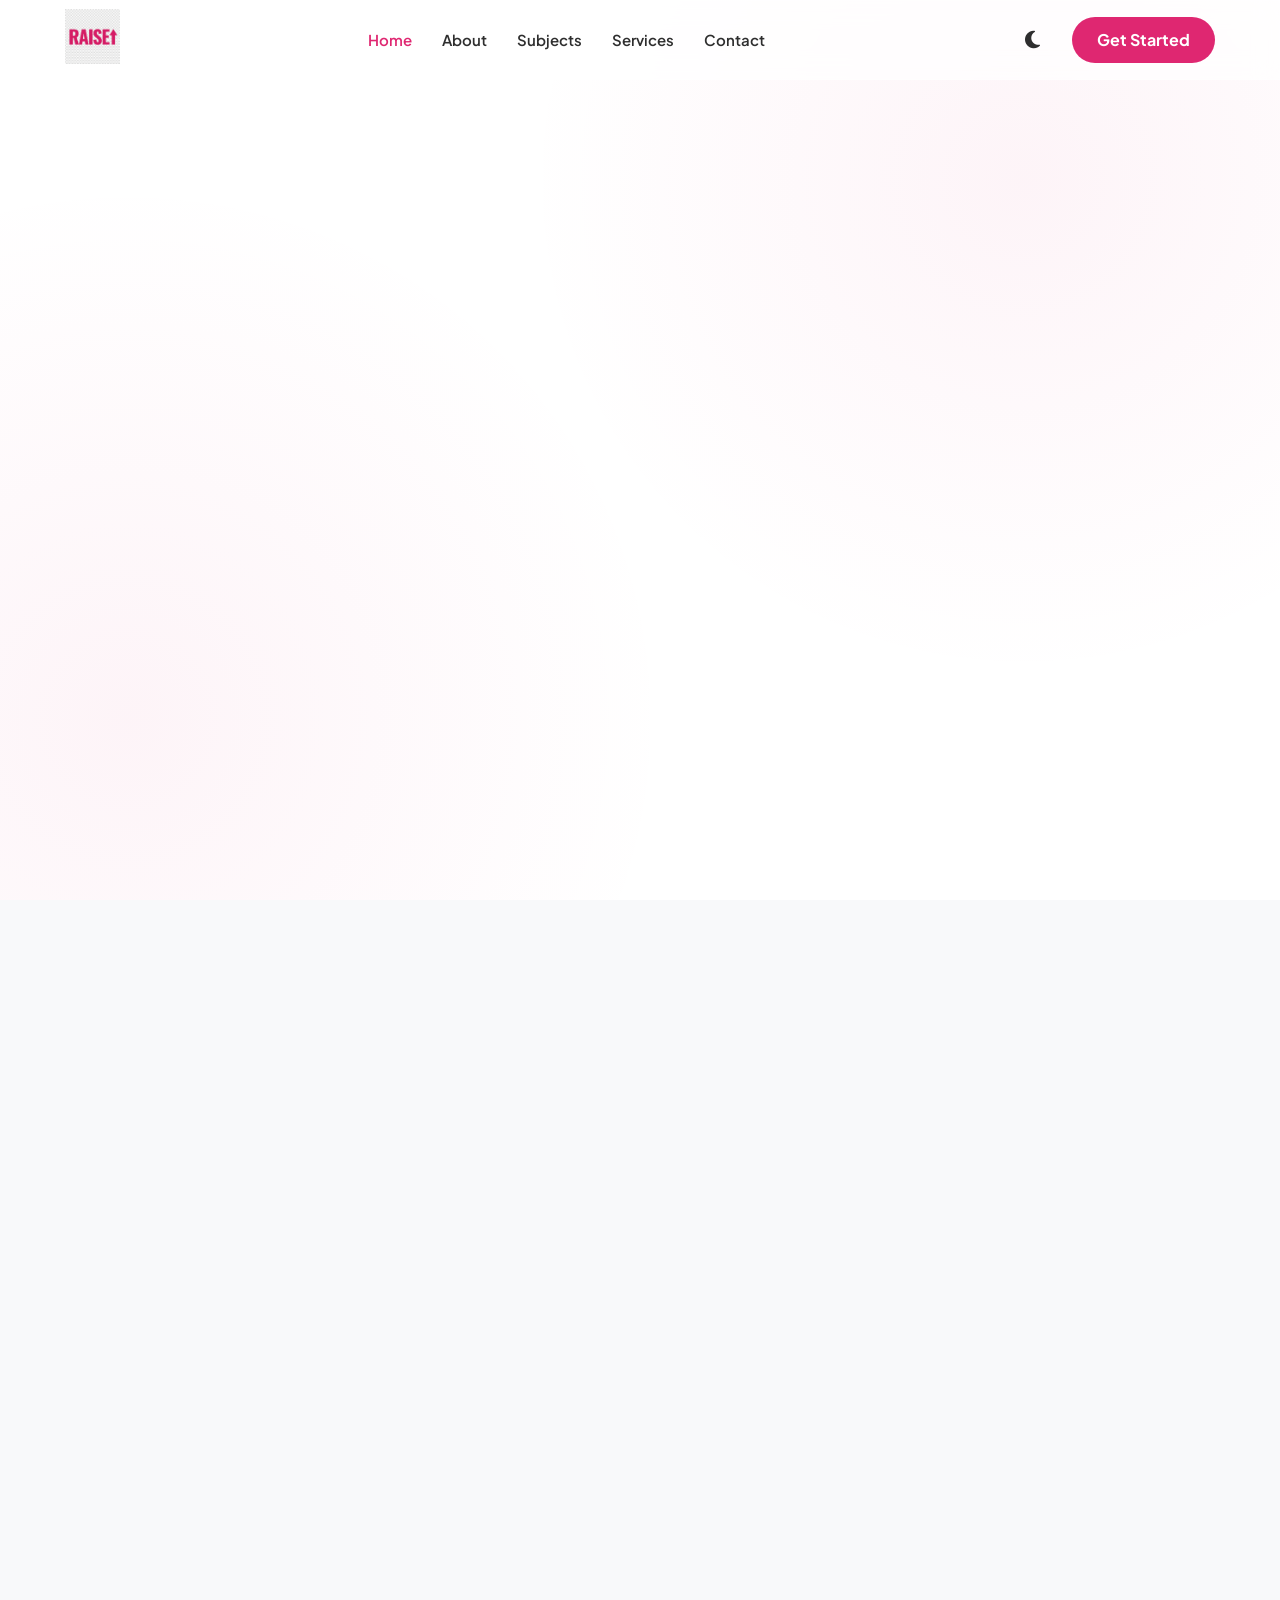
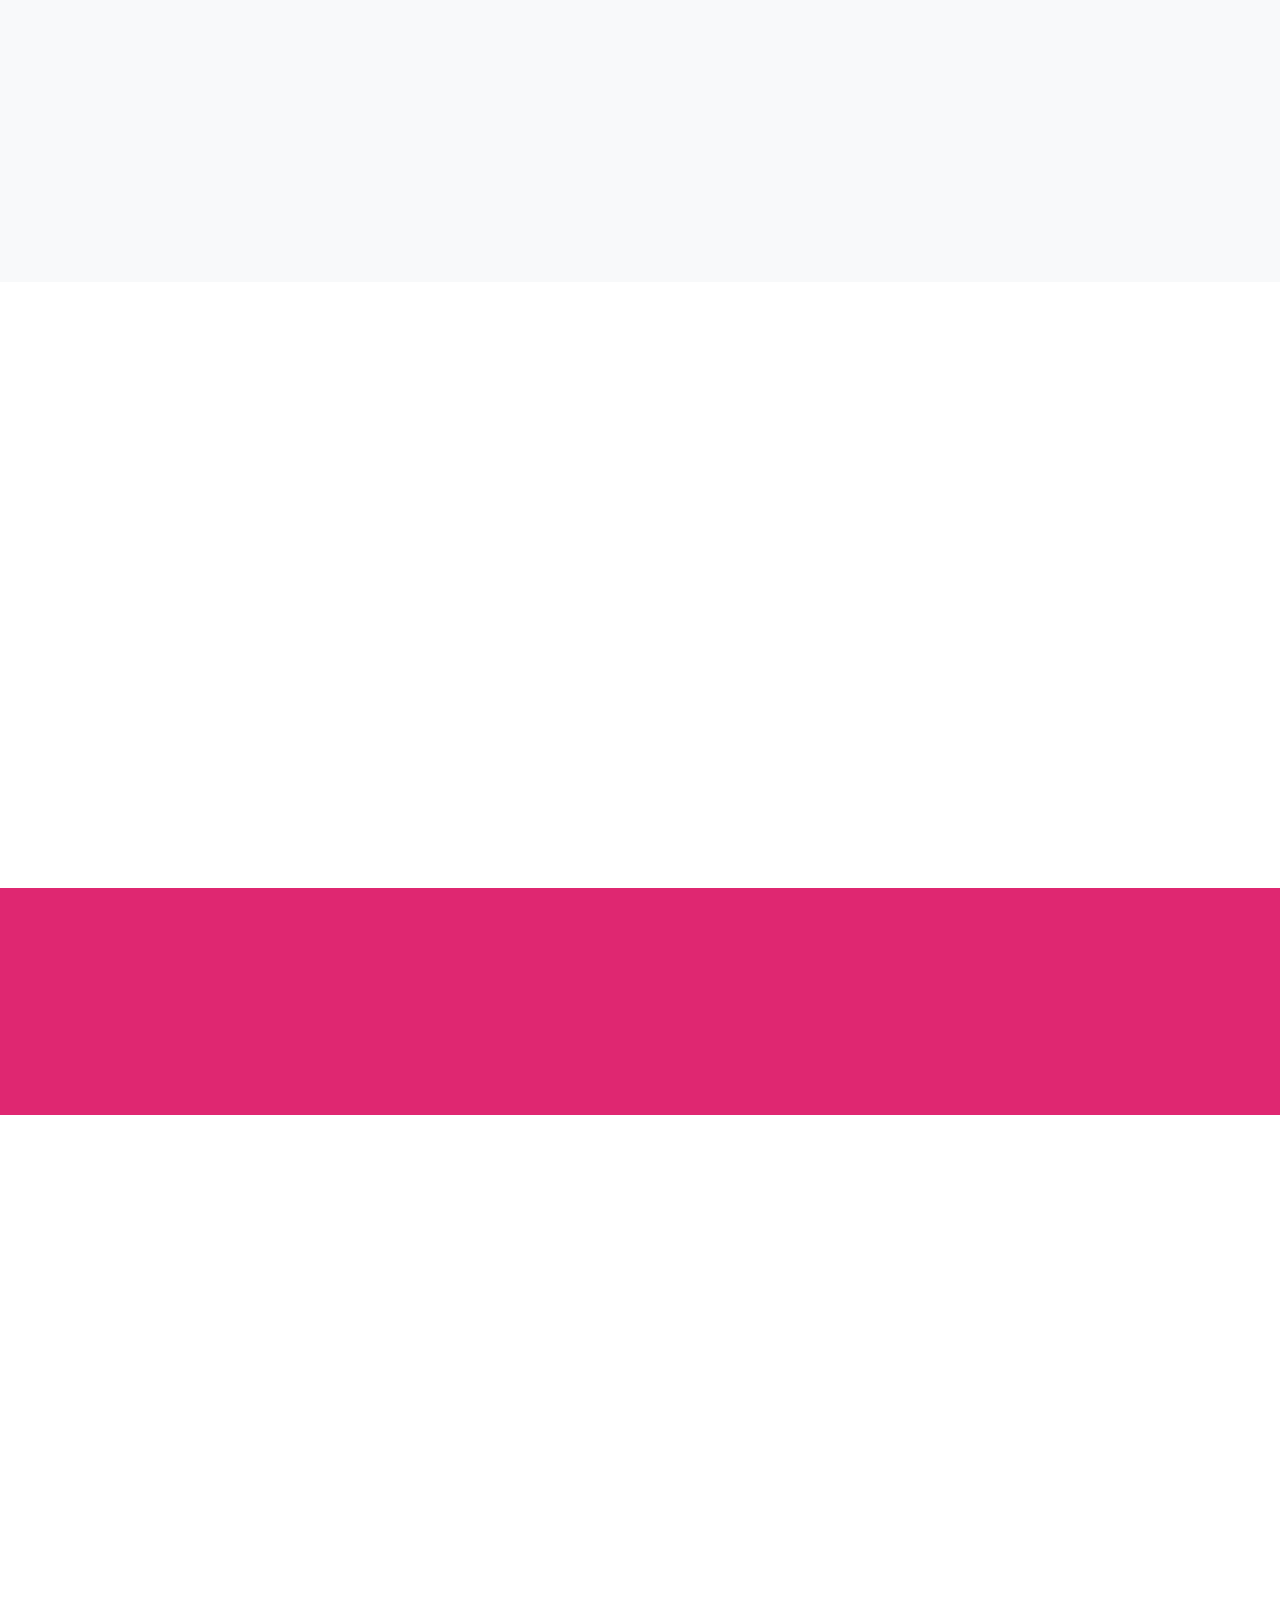
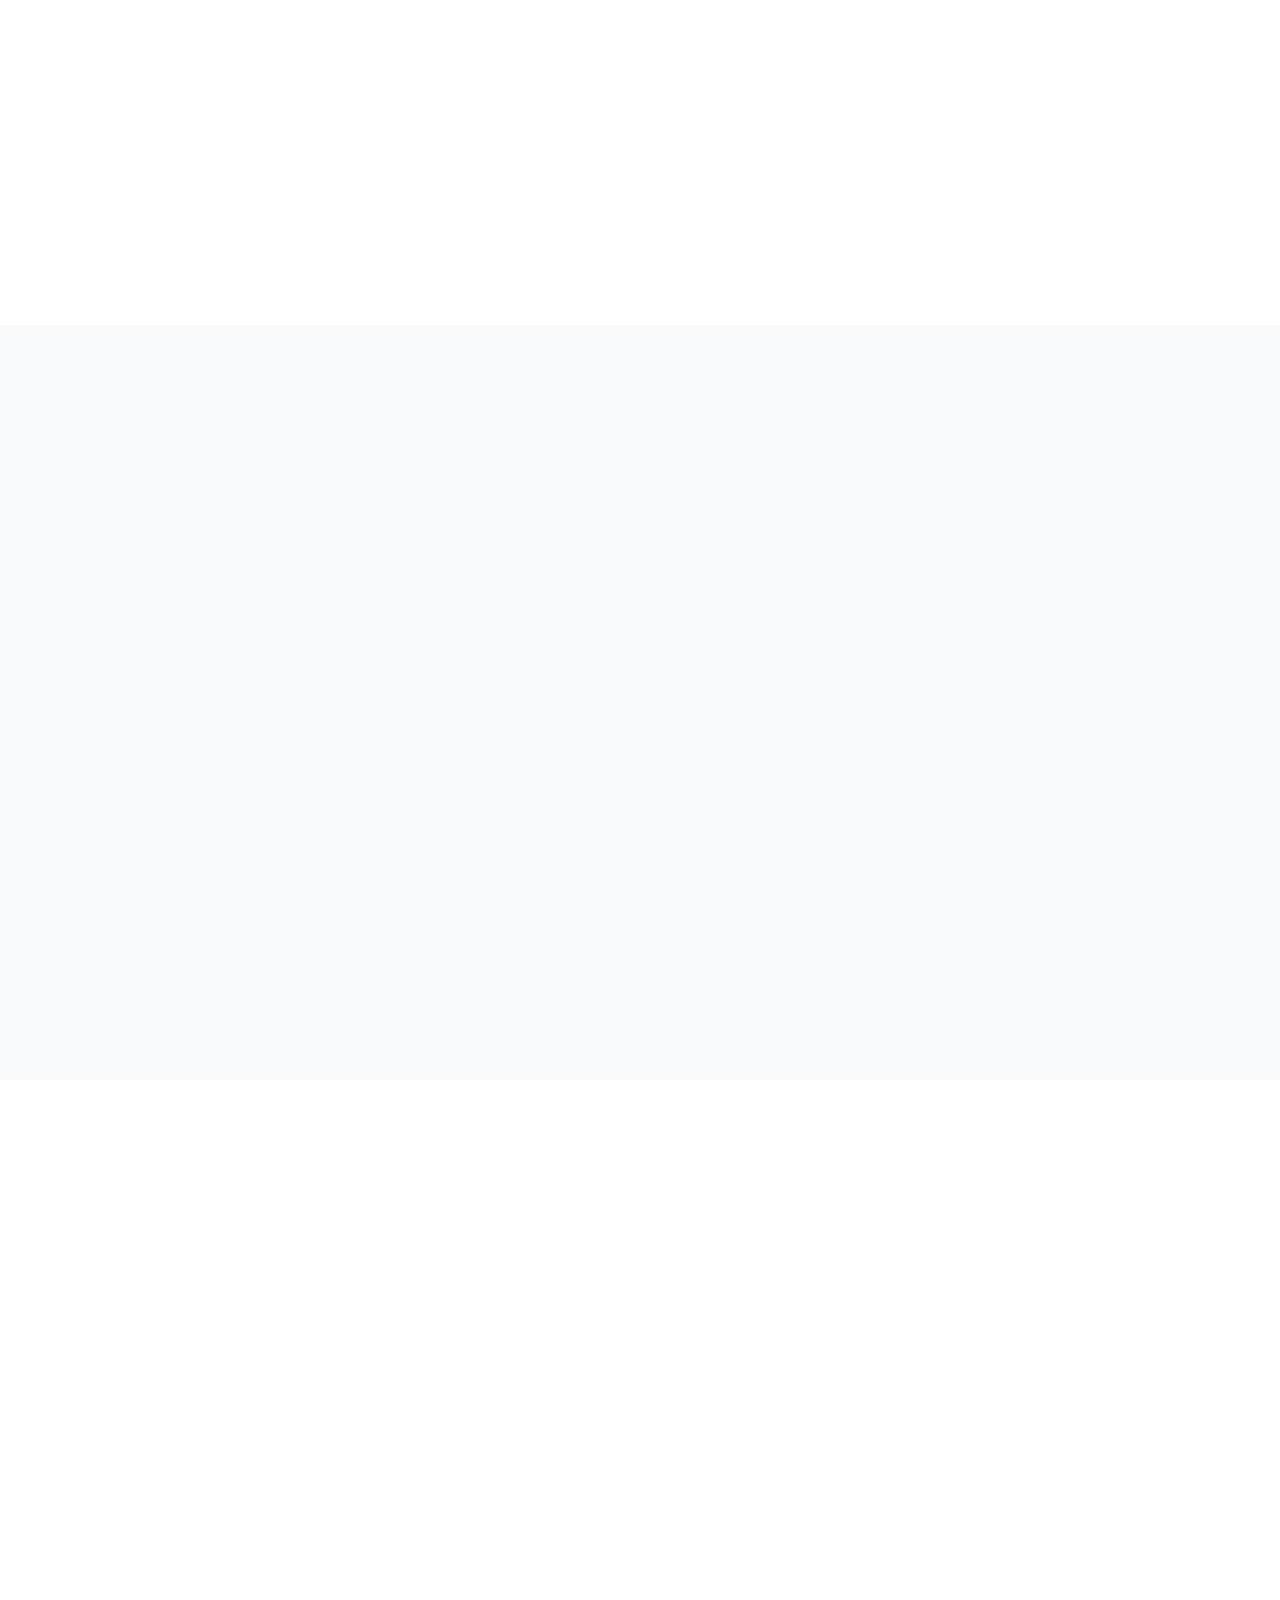
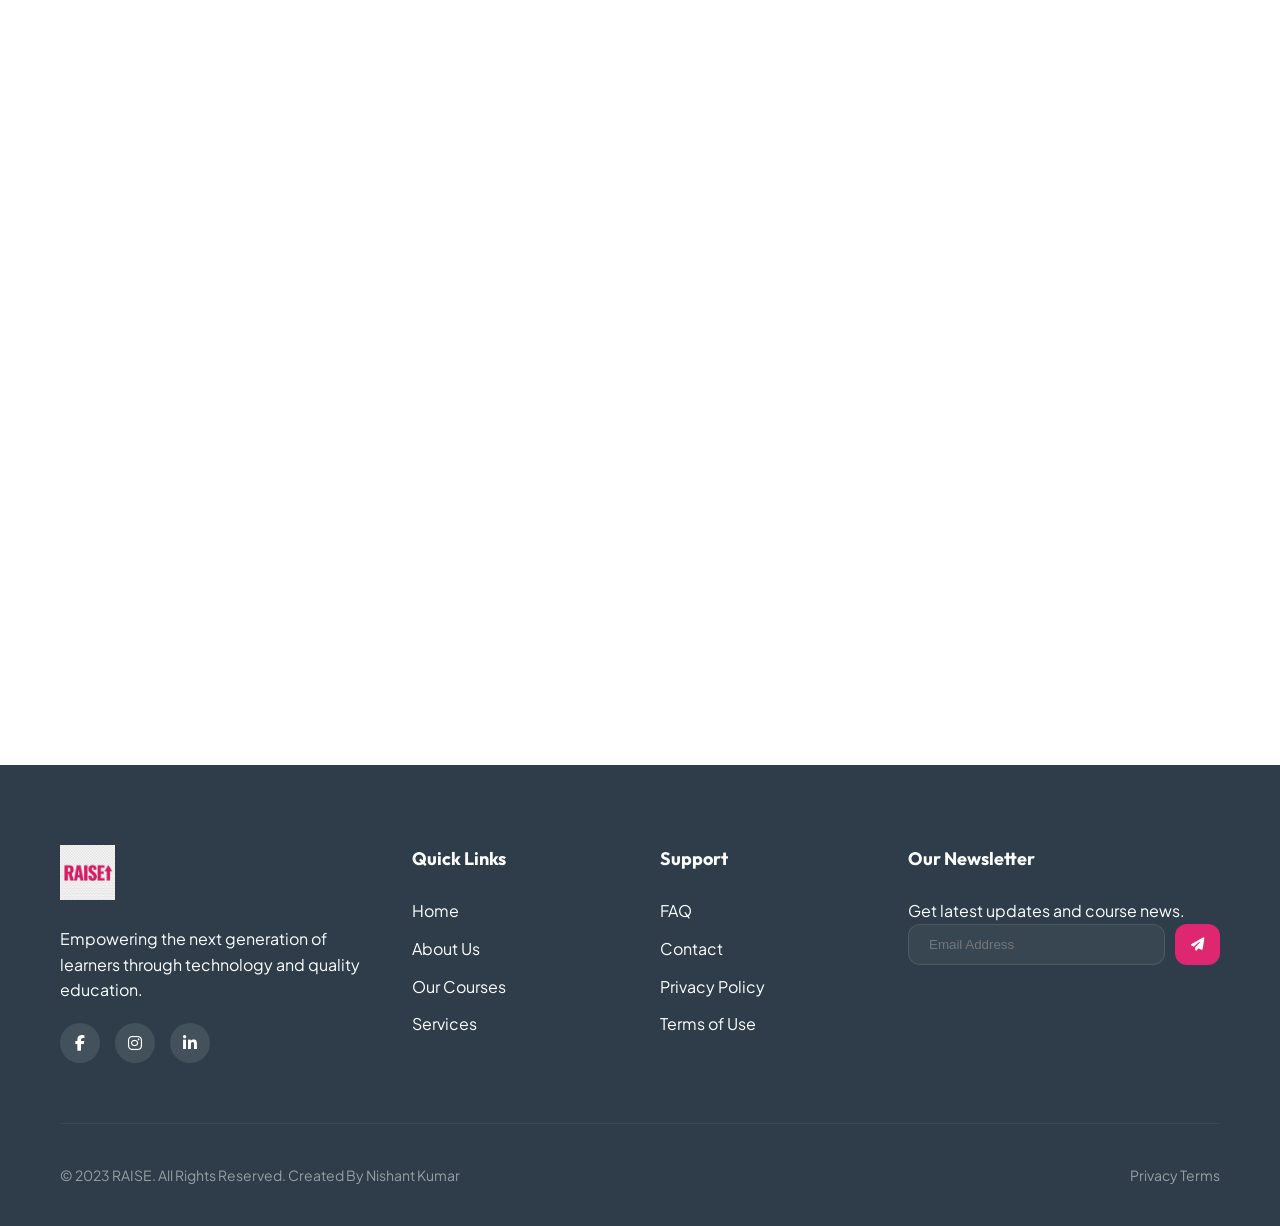
==== index.html @ 488fcc74 "refactor: restructure project directory and assets while migrating main page to index.html" ====
<!DOCTYPE html>
<html lang="en">
<head>
    <meta charset="utf-8">
    <meta http-equiv="X-UA-Compatible" content="IE=edge">
    <meta name="viewport" content="width=device-width, initial-scale=1">
    <title>RAISE | Educational Platform</title>
    <link rel="shortcut icon" type="png" href="assets/img/icon/favicon.png">
    <title>RAISE - Educational Platform</title>
    <link rel="stylesheet" type="text/css" href="assets/css/style.css">
    
    <!-- Icons -->
    <link rel="stylesheet" href="https://cdnjs.cloudflare.com/ajax/libs/font-awesome/6.4.0/css/all.min.css">
    
    <!-- Core JS -->
    <script src="https://code.jquery.com/jquery-3.6.0.min.js"></script>
</head>
<body data-theme="light">
    <!-- Navigation Bar -->
    <nav id="navbar" class="glass">
        <div class="logo">
            <img src="assets/img/icon/raise_logo.png" alt="RAISE Logo">
        </div>
        <ul id="nav-links">
            <li><a class="active" href="#header">Home</a></li>
            <li><a href="#about_section">About</a></li>
            <li><a href="#subjects_section">Subjects</a></li>
            <li><a href="#services_section">Services</a></li>
            <li><a href="#contactus_section">Contact</a></li>
        </ul>
        <div class="nav-right">
            <button id="theme-toggle" class="theme-toggle">
                <i class="fas fa-moon"></i>
            </button>
            <a class="get-started" href="login.html">Get Started</a>
            <div class="menu-btn" id="menu-btn">
                <i class="fas fa-bars"></i>
            </div>
        </div>
    </nav>

    <!-- Hero Section -->
    <header id="header">
        <div class="container head-container">
            <div class="quote reveal">
                <p>The beautiful thing about learning is that nobody can take it away from you</p>
                <h5>Education is the process of facilitating learning, or the acquisition of knowledge, skills, values, beliefs, and habits.</h5>
                <div class="play">
                    <div class="play-btn">
                        <i class="fas fa-play"></i>
                    </div>
                    <span><a href="#" target="_blank">Watch Now</a></span>
                </div>
            </div>
            <div class="svg-image reveal">
                <img src="assets/img/extra/svg1.jpg" alt="Learning illustration">
            </div>
        </div>
    </header>

    <!-- Popular Subjects -->
    <section class="section-padding subjects" id="subjects_section">
        <div class="container">
            <div class="section-title reveal">
                <h2>Popular Subjects on RAISE</h2>
                <div class="underline"></div>
            </div>
            
            <div class="course-grid">
                <div class="course-card reveal">
                    <img src="assets/img/courses/book.png" alt="JEE">
                    <h3>JEE Preparation</h3>
                    <a href="subjects/jee.html" class="link-btn">Learn More</a>
                </div>
                <div class="course-card reveal">
                    <img src="assets/img/courses/d1.png" alt="GATE">
                    <h3>GATE Preparation</h3>
                    <a href="subjects/gate.html" class="link-btn">Learn More</a>
                </div>
                <div class="course-card reveal">
                    <img src="assets/img/courses/paper.png" alt="Papers">
                    <h3>Sample Papers</h3>
                    <a href="subjects/jee.html#sample_papers" class="link-btn">Learn More</a>
                </div>
                <div class="course-card reveal">
                    <img src="assets/img/courses/d1.png" alt="Quiz">
                    <h3>Daily Quiz</h3>
                    <a href="subjects/quiz.html" class="link-btn">Learn More</a>
                </div>
                <div class="course-card reveal">
                    <img src="assets/img/courses/computer.png" alt="Computer">
                    <h3>Computer Courses</h3>
                    <a href="subjects/computer_courses.html" class="link-btn">Learn More</a>
                </div>
                <div class="course-card reveal">
                    <img src="assets/img/courses/data.png" alt="DSA">
                    <h3>Data Structures</h3>
                    <a href="subjects/computer_courses.html#data" class="link-btn">Learn More</a>
                </div>
                <div class="course-card reveal">
                    <img src="assets/img/courses/algo.png" alt="Algorithms">
                    <h3>Algorithms</h3>
                    <a href="subjects/computer_courses.html#algo" class="link-btn">Learn More</a>
                </div>
                <div class="course-card reveal">
                    <img src="assets/img/courses/projects.png" alt="Projects">
                    <h3>Projects</h3>
                    <a href="subjects/computer_courses.html#projects" class="link-btn">Learn More</a>
                </div>
            </div>
        </div>
    </section>

    <!-- About Section -->
    <section class="section-padding" id="about_section">
        <div class="container about">
            <div class="about-img reveal">
                <img src="assets/img/extra/e3.jpg" alt="About RAISE">
            </div>
            <div class="about-text reveal">
                <h2>Empowering Students Worldwide</h2>
                <p>Education is the process of facilitating learning, or the acquisition of knowledge, skills, values, beliefs, and habits. Our platform acts as a bridge between curiosity and knowledge.</p>
                <p>Using modern web technologies, we make learning more accessible, entertaining, and attractive to students in today's digital age.</p>
                <a href="#" class="get-started" style="display:inline-block">Read More</a>
            </div>
        </div>
    </section>

    <!-- Stats Section -->
    <section class="stats">
        <div class="container stats-grid">
            <div class="stat-item reveal">
                <h3 class="counter" data-target="154">0</h3>
                <p>Enrolled Students</p>
            </div>
            <div class="stat-item reveal">
                <h3 class="counter" data-target="62">0</h3>
                <p>Total Courses</p>
            </div>
            <div class="stat-item reveal">
                <h3 class="counter" data-target="56">0</h3>
                <p>Placed Students</p>
            </div>
            <div class="stat-item reveal">
                <h3 class="counter" data-target="27">0</h3>
                <p>Total Projects</p>
            </div>
        </div>
    </section>

    <!-- Creators Section -->
    <section class="section-padding" id="team_section">
        <div class="container">
            <div class="section-title reveal">
                <h2>Meet the Creators</h2>
                <div class="underline"></div>
            </div>
            <div class="course-grid" style="justify-content: center;">
                <div class="course-card reveal" style="max-width: 400px; margin: 0 auto;">
                    <img src="assets/img/creator/ro.jpeg" alt="Creator" style="border-radius: 50%; width: 120px; height: 120px; object-fit: cover;">
                    <h3>Nishant Kumar</h3>
                    <p style="font-style: italic; margin-bottom: 20px;">"You can teach a student a lesson for a day; but if you can teach him to learn by creating curiosity, he will continue the learning process as long as he lives."</p>
                    <div class="social-links" style="justify-content: center;">
                        <a href="#" class="social-icon"><i class="fab fa-linkedin-in"></i></a>
                        <a href="#" class="social-icon"><i class="fab fa-github"></i></a>
                    </div>
                </div>
            </div>
        </div>
    </section>

    <!-- Services Section -->
    <section class="section-padding subjects" id="services_section">
        <div class="container">
            <div class="section-title reveal">
                <h2>Our Services</h2>
                <div class="underline"></div>
            </div>
            <div class="services-grid">
                <div class="service-card reveal">
                    <i class="fas fa-laptop-code" style="font-size: 30px; color: var(--primary-color); margin-bottom: 20px;"></i>
                    <h3>Free Computer Courses</h3>
                    <p>Access high-quality coding tutorials and courses for free.</p>
                </div>
                <div class="service-card reveal">
                    <i class="fas fa-brain" style="font-size: 30px; color: var(--primary-color); margin-bottom: 20px;"></i>
                    <h3>Competitive Exams</h3>
                    <p>Build strong concepts for JEE, GATE and other competitive exams.</p>
                </div>
                <div class="service-card reveal">
                    <i class="fas fa-video" style="font-size: 30px; color: var(--primary-color); margin-bottom: 20px;"></i>
                    <h3>Online Lectures</h3>
                    <p>Interactive video lectures from top tutors and mentors.</p>
                </div>
                <div class="service-card reveal">
                    <i class="fas fa-file-alt" style="font-size: 30px; color: var(--primary-color); margin-bottom: 20px;"></i>
                    <h3>Sample Papers</h3>
                    <p>Practice with real exam papers and detailed solutions.</p>
                </div>
            </div>
        </div>
    </section>

    <!-- Testimonials -->
    <section class="section-padding" id="review_section">
        <div class="container">
            <div class="section-title reveal">
                <h2>Student Reviews</h2>
                <div class="underline"></div>
            </div>
            <div class="reviews-scroll">
                <div class="review-card reveal">
                    <div class="review-header">
                        <img src="assets/img/creator/humanNotExist1.jpg" alt="Sophie Daniel">
                        <div>
                            <h4>Sophie Daniel</h4>
                            <p>Java Fullstack</p>
                        </div>
                    </div>
                    <p>"The Java Fundamental course was a great experience. The assignments and challenges were really helpful..."</p>
                </div>
                <div class="review-card reveal">
                    <div class="review-header">
                        <img src="assets/img/creator/humanNotExist2.jpg" alt="Clayton Clair">
                        <div>
                            <h4>Clayton Clair</h4>
                            <p>C++ Advanced</p>
                        </div>
                    </div>
                    <p>"Arnav Bhaiya gives coding life lessons which will guide you throughout your tech career..."</p>
                </div>
                <div class="review-card reveal">
                    <div class="review-header">
                        <img src="assets/img/creator/humanNotExist3.jpg" alt="Devyn Sethi">
                        <div>
                            <h4>Devyn Sethi</h4>
                            <p>JEE Participant</p>
                        </div>
                    </div>
                    <p>"RAISE helped me think through problems in a much more analytical manner. Highly recommended!"</p>
                </div>
            </div>
        </div>
    </section>

    <!-- Contact Section -->
    <section class="section-padding container reveal" id="contactus_section">
        <div class="contact-section">
            <div class="contact-info">
                <h2>Contact Us</h2>
                <p>Have questions? We're here to help you 24/7.</p>
                <div style="margin-top: 40px;">
                    <p><i class="fas fa-map-marker-alt" style="margin-right: 15px;"></i> Haldwani</p>
                    <p><i class="fas fa-phone" style="margin-right: 15px;"></i> +91 9876543210</p>
                    <p><i class="fas fa-envelope" style="margin-right: 15px;"></i> nishant123@gmail.com</p>
                </div>
                <div class="social-links">
                    <a href="#" class="social-icon"><i class="fab fa-facebook-f"></i></a>
                    <a href="#" class="social-icon"><i class="fab fa-instagram"></i></a>
                    <a href="#" class="social-icon"><i class="fab fa-twitter"></i></a>
                </div>
            </div>
            <div class="contact-form">
                <form action="#" method="POST">
                    <div class="form-group">
                        <label>Full Name</label>
                        <input type="text" placeholder="Enter your name" required>
                    </div>
                    <div class="form-group">
                        <label>Email Address</label>
                        <input type="email" placeholder="Enter your email" required>
                    </div>
                    <div class="form-group">
                        <label>Message</label>
                        <textarea rows="4" placeholder="How can we help you?" required></textarea>
                    </div>
                    <button type="submit" class="submit-btn">Send Message</button>
                </form>
            </div>
        </div>
    </section>

    <!-- Footer -->
    <footer>
        <div class="container">
            <div class="footer-grid">
                <div class="footer-col footer-logo">
                    <img src="assets/img/icon/raise_logo.png" alt="Logo">
                    <p>Empowering the next generation of learners through technology and quality education.</p>
                    <div class="social-links">
                        <a href="#" class="social-icon"><i class="fab fa-facebook-f"></i></a>
                        <a href="#" class="social-icon"><i class="fab fa-instagram"></i></a>
                        <a href="#" class="social-icon"><i class="fab fa-linkedin-in"></i></a>
                    </div>
                </div>
                <div class="footer-col">
                    <h4>Quick Links</h4>
                    <ul>
                        <li><a href="#header">Home</a></li>
                        <li><a href="#about_section">About Us</a></li>
                        <li><a href="#subjects_section">Our Courses</a></li>
                        <li><a href="#services_section">Services</a></li>
                    </ul>
                </div>
                <div class="footer-col">
                    <h4>Support</h4>
                    <ul>
                        <li><a href="#">FAQ</a></li>
                        <li><a href="#">Contact</a></li>
                        <li><a href="#">Privacy Policy</a></li>
                        <li><a href="#">Terms of Use</a></li>
                    </ul>
                </div>
                <div class="footer-col">
                    <h4>Our Newsletter</h4>
                    <p>Get latest updates and course news.</p>
                    <form class="newsletter-form">
                        <input type="email" placeholder="Email Address">
                        <button type="submit" class="newsletter-btn"><i class="fas fa-paper-plane"></i></button>
                    </form>
                </div>
            </div>
            <div class="footer-bottom">
                <p>&copy; 2023 RAISE. All Rights Reserved. Created By Nishant Kumar</p>
                <div class="footer-links">
                    <a href="#">Privacy</a>
                    <a href="#">Terms</a>
                </div>
            </div>
        </div>
    </footer>

    <script type="text/javascript" src="script.js"></script>
</body>
</html>
---- assets/css/style.css ----
@import url('https://fonts.googleapis.com/css2?family=Outfit:wght@300;400;500;600;700;800&family=Plus+Jakarta+Sans:wght@300;400;500;600;700;800&display=swap');

:root {
	/* Light Mode Colors */
	--primary-color: #DF2771;
	--primary-hover: #fa4b37;
	--secondary-color: #2E3D49;
	--background-color: #ffffff;
	--surface-color: #f8f9fa;
	--text-color: #2e2e2e;
	--text-muted: #6c757d;
	--card-bg: rgba(255, 255, 255, 0.8);
	--border-color: rgba(0, 0, 0, 0.1);
	--shadow: 0 10px 30px rgba(0, 0, 0, 0.1);
	--glass-bg: rgba(255, 255, 255, 0.7);
	--glass-border: rgba(255, 255, 255, 0.3);
	--header-height: 80px;
	--transition: all 0.3s cubic-bezier(0.4, 0, 0.2, 1);
}

[data-theme="dark"] {
	--primary-color: #ff3e8d;
	--primary-hover: #ff5e9d;
	--secondary-color: #e5e8ef;
	--background-color: #0f172a;
	--surface-color: #1e293b;
	--text-color: #f1f5f9;
	--text-muted: #94a3b8;
	--card-bg: rgba(30, 41, 59, 0.7);
	--border-color: rgba(255, 255, 255, 0.1);
	--shadow: 0 10px 40px rgba(0, 0, 0, 0.4);
	--glass-bg: rgba(15, 23, 42, 0.8);
	--glass-border: rgba(255, 255, 255, 0.05);
}

* {
	box-sizing: border-box;
	margin: 0;
	padding: 0;
}

html {
	scroll-behavior: smooth;
}

body {
	background: var(--background-color);
	font-family: 'Plus Jakarta Sans', sans-serif;
	color: var(--text-color);
	line-height: 1.6;
	overflow-x: hidden;
	transition: background-color 0.5s ease;
}

h1, h2, h3, h4, h5, h6 {
	font-family: 'Outfit', sans-serif;
	font-weight: 700;
}

a {
	text-decoration: none;
	color: inherit;
	transition: var(--transition);
}

ul {
	list-style: none;
}

/* Glassmorphism Classes */
.glass {
	background: var(--glass-bg);
	backdrop-filter: blur(12px);
	-webkit-backdrop-filter: blur(12px);
	border: 1px solid var(--glass-border);
}

/* Layout Utilities */
.container {
	max-width: 1200px;
	margin: 0 auto;
	padding: 0 20px;
}

.section-padding {
	padding: 80px 0;
}

/* Navigation */
nav {
	height: var(--header-height);
	position: fixed;
	top: 0;
	width: 100%;
	z-index: 1000;
	display: flex;
	align-items: center;
	justify-content: space-between;
	padding: 0 5%;
	transition: var(--transition);
}

nav.scrolled {
	height: 70px;
	background: var(--glass-bg);
	backdrop-filter: blur(12px);
	box-shadow: var(--shadow);
}

.logo img {
	height: 55px;
	transition: var(--transition);
}

nav ul {
	display: flex;
	gap: 30px;
}

nav ul li a {
	font-weight: 600;
	font-size: 15px;
	color: var(--text-color);
}

nav ul li a:hover, nav ul li a.active {
	color: var(--primary-color);
}

.nav-right {
	display: flex;
	align-items: center;
	gap: 20px;
}

.theme-toggle {
	background: none;
	border: none;
	cursor: pointer;
	color: var(--text-color);
	font-size: 20px;
	display: flex;
	align-items: center;
	justify-content: center;
	width: 40px;
	height: 40px;
	border-radius: 50%;
	transition: var(--transition);
}

.theme-toggle:hover {
	background: var(--border-color);
}

.get-started {
	padding: 10px 25px;
	background: var(--primary-color);
	color: white !important;
	border-radius: 50px;
	font-weight: 700;
	transition: var(--transition);
}

.get-started:hover {
	background: var(--primary-hover);
	transform: translateY(-2px);
	box-shadow: 0 5px 15px rgba(223, 39, 113, 0.3);
}

/* Hero Section */
header {
	height: 100vh;
	display: flex;
	align-items: center;
	background: radial-gradient(circle at 80% 20%, rgba(223, 39, 113, 0.05) 0%, transparent 40%),
	            radial-gradient(circle at 10% 80%, rgba(223, 39, 113, 0.05) 0%, transparent 40%);
}

.head-container {
	display: flex;
	align-items: center;
	gap: 50px;
}

.quote {
	flex: 1;
}

.quote p {
	font-size: clamp(32px, 5vw, 56px);
	line-height: 1.1;
	font-weight: 800;
	margin-bottom: 20px;
	background: linear-gradient(135deg, var(--text-color) 0%, var(--primary-color) 100%);
	-webkit-background-clip: text;
	-webkit-text-fill-color: transparent;
}

.quote h5 {
	font-size: 18px;
	color: var(--text-muted);
	font-weight: 500;
	max-width: 500px;
	margin-bottom: 30px;
}

.play {
	display: flex;
	align-items: center;
	gap: 15px;
}

.play-btn {
	width: 60px;
	height: 60px;
	background: var(--primary-color);
	border-radius: 50%;
	display: flex;
	align-items: center;
	justify-content: center;
	color: white;
	box-shadow: 0 10px 20px rgba(223, 39, 113, 0.4);
	animation: pulse 2s infinite;
}

@keyframes pulse {
	0% { box-shadow: 0 0 0 0 rgba(223, 39, 113, 0.7); }
	70% { box-shadow: 0 0 0 15px rgba(223, 39, 113, 0); }
	100% { box-shadow: 0 0 0 0 rgba(223, 39, 113, 0); }
}

.svg-image {
	flex: 1;
	display: flex;
	justify-content: center;
}

.svg-image img {
	max-width: 100%;
	height: auto;
	filter: drop-shadow(0 30px 50px rgba(0,0,0,0.1));
}

/* Subjects Section */
.subjects {
	background: var(--surface-color);
}

.section-title {
	text-align: center;
	margin-bottom: 60px;
}

.section-title h2 {
	font-size: 40px;
	margin-bottom: 15px;
}

.section-title .underline {
	width: 80px;
	height: 4px;
	background: var(--primary-color);
	margin: 0 auto;
	border-radius: 2px;
}

.course-grid {
	display: grid;
	grid-template-columns: repeat(auto-fill, minmax(280px, 1fr));
	gap: 25px;
}

.course-card {
	background: var(--card-bg);
	padding: 30px;
	border-radius: 20px;
	display: flex;
	flex-direction: column;
	align-items: center;
	text-align: center;
	transition: var(--transition);
	border: 1px solid var(--border-color);
}

.course-card:hover {
	transform: translateY(-10px);
	background: var(--background-color);
	box-shadow: var(--shadow);
	border-color: var(--primary-color);
}

.course-card img {
	width: 60px;
	margin-bottom: 20px;
	transition: var(--transition);
}

.course-card:hover img {
	transform: scale(1.1);
}

.course-card h3 {
	font-size: 20px;
	margin-bottom: 10px;
}

/* About Section */
.about {
	display: grid;
	grid-template-columns: 1fr 1fr;
	align-items: center;
	gap: 80px;
}

.about-img img {
	width: 100%;
	border-radius: 30px;
	box-shadow: var(--shadow);
}

.about-text h2 {
	font-size: 36px;
	margin-bottom: 20px;
}

.about-text p {
	color: var(--text-muted);
	margin-bottom: 20px;
}

/* Portfolio / Stats */
.stats {
	background: var(--primary-color);
	color: white;
	padding: 60px 0;
	margin: 80px 0;
}

.stats-grid {
	display: grid;
	grid-template-columns: repeat(auto-fit, minmax(200px, 1fr));
	gap: 40px;
	text-align: center;
}

.stat-item h3 {
	font-size: 48px;
	margin-bottom: 5px;
}

.stat-item p {
	font-weight: 600;
	text-transform: uppercase;
	letter-spacing: 1px;
	opacity: 0.9;
}

/* Services */
.services-grid {
	display: grid;
	grid-template-columns: repeat(auto-fit, minmax(300px, 1fr));
	gap: 30px;
}

.service-card {
	background: var(--surface-color);
	padding: 40px;
	border-radius: 24px;
	transition: var(--transition);
}

.service-card:hover {
	background: var(--background-color);
	box-shadow: var(--shadow);
}

/* Reviews */
.reviews-scroll {
	display: flex;
	gap: 30px;
	overflow-x: auto;
	padding: 40px 0;
	scroll-snap-type: x mandatory;
	scrollbar-width: none;
}

.reviews-scroll::-webkit-scrollbar {
	display: none;
}

.review-card {
	flex: 0 0 400px;
	scroll-snap-align: start;
	background: var(--surface-color);
	padding: 30px;
	border-radius: 25px;
	border: 1px solid var(--border-color);
}

.review-header {
	display: flex;
	align-items: center;
	gap: 15px;
	margin-bottom: 20px;
}

.review-header img {
	width: 60px;
	height: 60px;
	border-radius: 50%;
	object-fit: cover;
}

/* Contact */
.contact-section {
	display: grid;
	grid-template-columns: 1fr 1.5fr;
	gap: 50px;
	background: var(--surface-color);
	border-radius: 40px;
	padding: 50px;
	overflow: hidden;
}

.contact-info {
	background: var(--primary-color);
	color: white;
	padding: 40px;
	border-radius: 30px;
}

.contact-form {
	padding: 20px;
}

.form-group {
	margin-bottom: 20px;
}

.form-group label {
	display: block;
	margin-bottom: 8px;
	font-weight: 600;
	font-size: 14px;
}

.form-group input, .form-group textarea {
	width: 100%;
	padding: 12px 20px;
	border-radius: 12px;
	border: 1px solid var(--border-color);
	background: var(--background-color);
	color: var(--text-color);
	font-family: inherit;
	transition: var(--transition);
}

.form-group input:focus, .form-group textarea:focus {
	outline: none;
	border-color: var(--primary-color);
	box-shadow: 0 0 0 4px rgba(223, 39, 113, 0.1);
}

.submit-btn {
	background: var(--primary-color);
	color: white;
	border: none;
	padding: 15px 30px;
	border-radius: 12px;
	font-weight: 700;
	cursor: pointer;
	width: 100%;
	transition: var(--transition);
}

.submit-btn:hover {
	background: var(--primary-hover);
	transform: translateY(-2px);
}

/* Footer */
footer {
	background: var(--secondary-color);
	color: white;
	padding: 80px 0 40px;
}

.footer-grid {
	display: grid;
	grid-template-columns: 1.5fr 1fr 1fr 1.5fr;
	gap: 40px;
	margin-bottom: 60px;
}

.footer-logo img {
	height: 55px;
	margin-bottom: 20px;
}

.social-links {
	display: flex;
	gap: 15px;
	margin-top: 20px;
}

.social-icon {
	width: 40px;
	height: 40px;
	background: rgba(255,255,255,0.1);
	border-radius: 50%;
	display: flex;
	align-items: center;
	justify-content: center;
	transition: var(--transition);
}

.social-icon:hover {
	background: var(--primary-color);
	transform: translateY(-5px);
}

.footer-col h4 {
	margin-bottom: 25px;
	font-size: 18px;
}

.footer-col ul li {
	margin-bottom: 12px;
}

.footer-col ul li a:hover {
	color: var(--primary-color);
	padding-left: 5px;
}

.newsletter-form {
	display: flex;
	gap: 10px;
}

.newsletter-form input {
	flex: 1;
	background: rgba(255,255,255,0.05);
	border: 1px solid rgba(255,255,255,0.1);
	padding: 12px 20px;
	border-radius: 12px;
	color: white;
}

.newsletter-btn {
	background: var(--primary-color);
	color: white;
	border: none;
	width: 45px;
	border-radius: 12px;
	cursor: pointer;
	transition: var(--transition);
}

.footer-bottom {
	border-top: 1px solid rgba(255,255,255,0.05);
	padding-top: 40px;
	display: flex;
	justify-content: space-between;
	align-items: center;
	font-size: 14px;
	color: rgba(255,255,255,0.5);
}

/* Animations */
.reveal {
	opacity: 0;
	transform: translateY(30px);
	transition: all 0.8s ease-out;
}

.reveal.active {
	opacity: 1;
	transform: translateY(0);
}

/* Mobile Responsive */
.menu-btn {
	display: none;
	font-size: 24px;
	cursor: pointer;
}

@media (max-width: 968px) {
	.menu-btn {
		display: block;
	}

	nav ul {
		position: fixed;
		top: 0;
		right: -100%;
		width: 80%;
		height: 100vh;
		background: var(--background-color);
		flex-direction: column;
		padding: 100px 40px;
		transition: 0.5s;
		box-shadow: -10px 0 30px rgba(0,0,0,0.1);
	}

	nav ul.active {
		right: 0;
	}

	.head-container {
		flex-direction: column;
		text-align: center;
		padding-top: 100px;
	}

	.quote h5 {
		margin: 0 auto 30px;
	}

	.play {
		justify-content: center;
	}

	.about {
		grid-template-columns: 1fr;
	}

	.contact-section {
		grid-template-columns: 1fr;
	}

	.footer-grid {
		grid-template-columns: 1fr 1fr;
	}
}

@media (max-width: 576px) {
	.footer-grid {
		grid-template-columns: 1fr;
	}

	.footer-bottom {
		flex-direction: column;
		gap: 20px;
		text-align: center;
	}
}
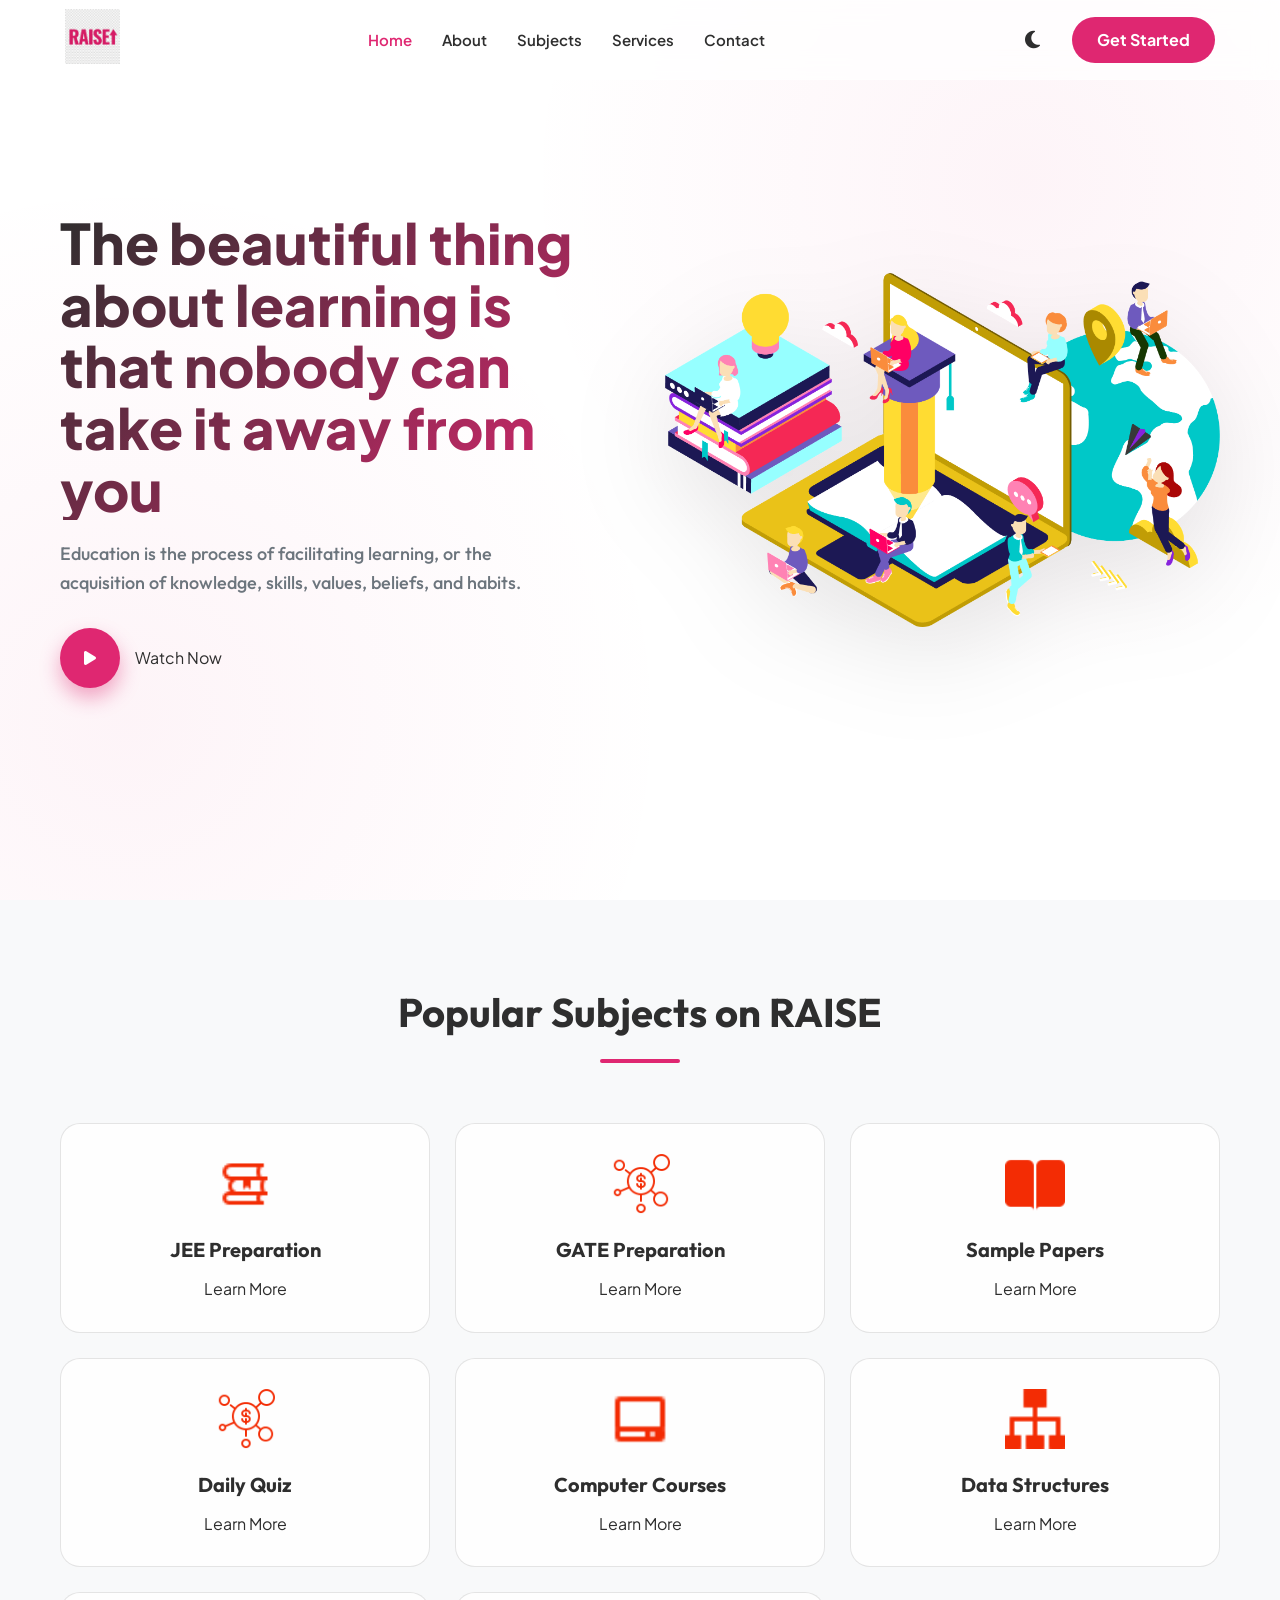
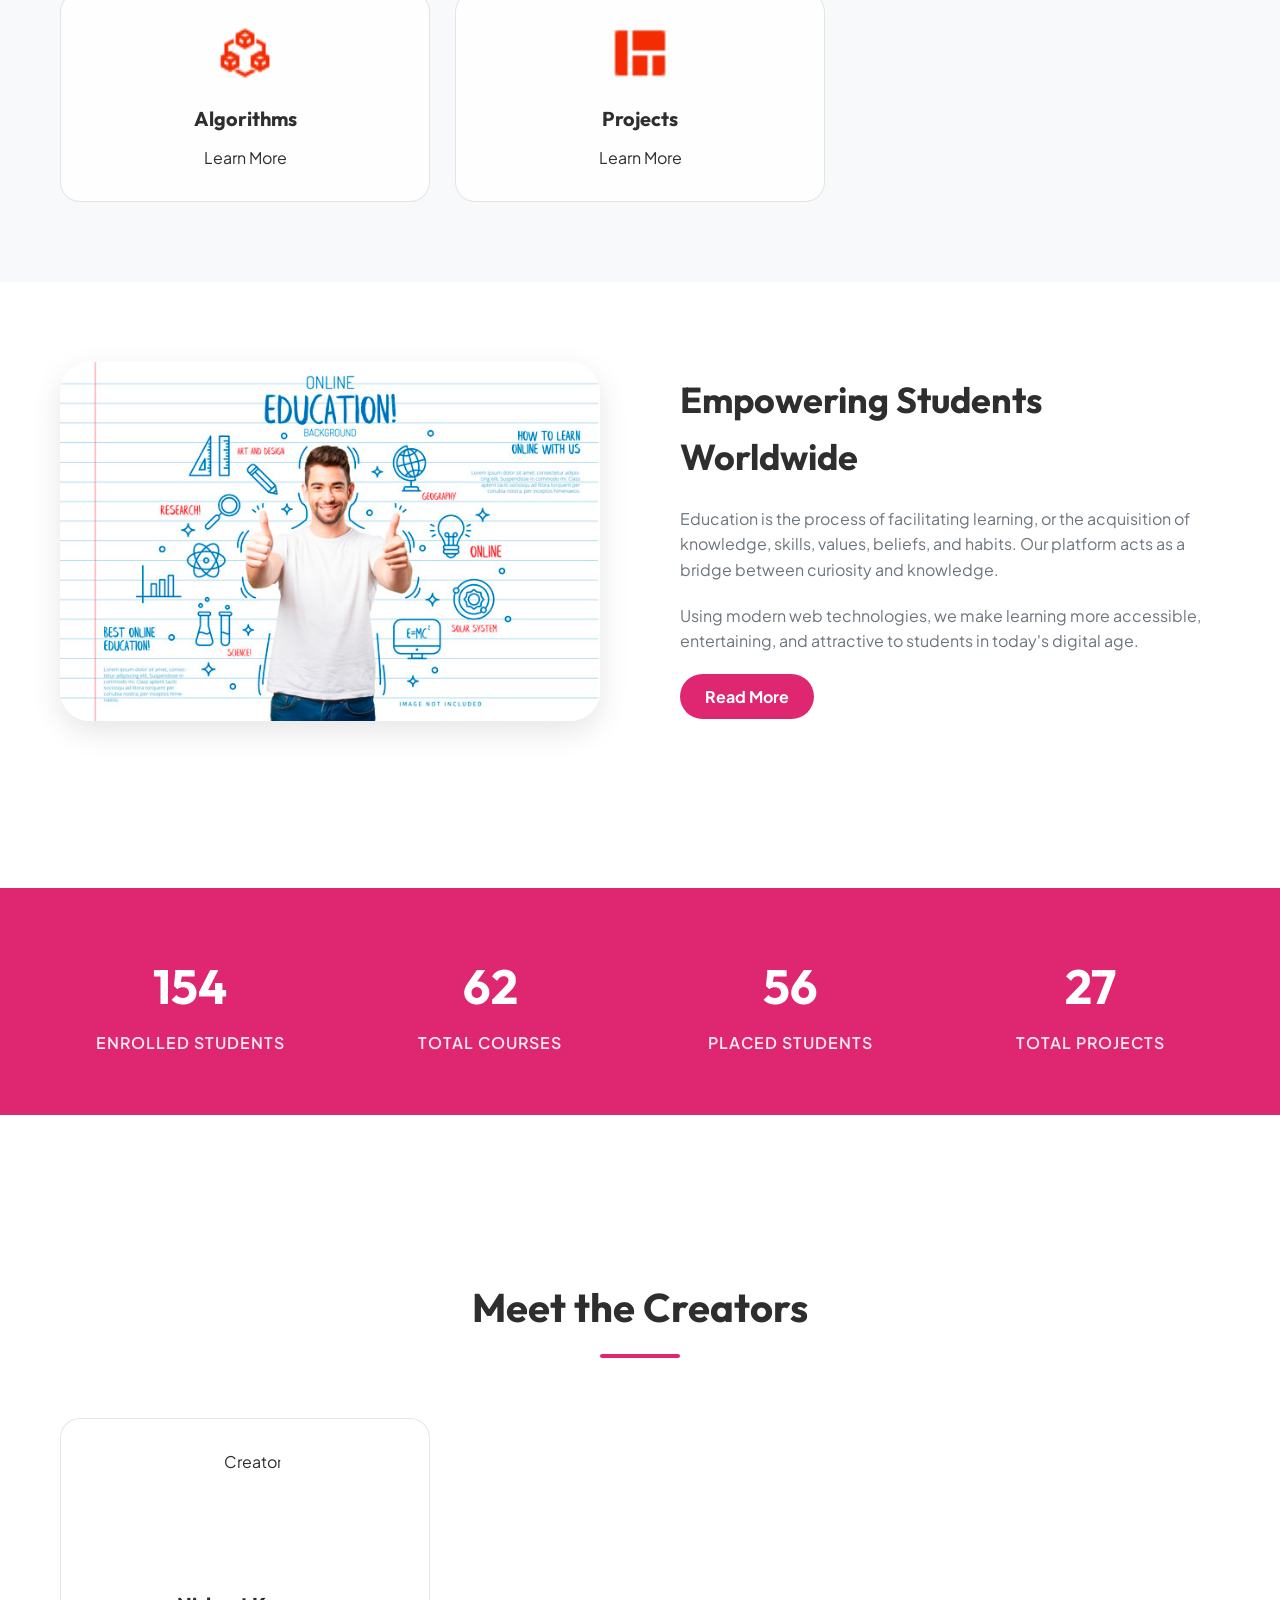
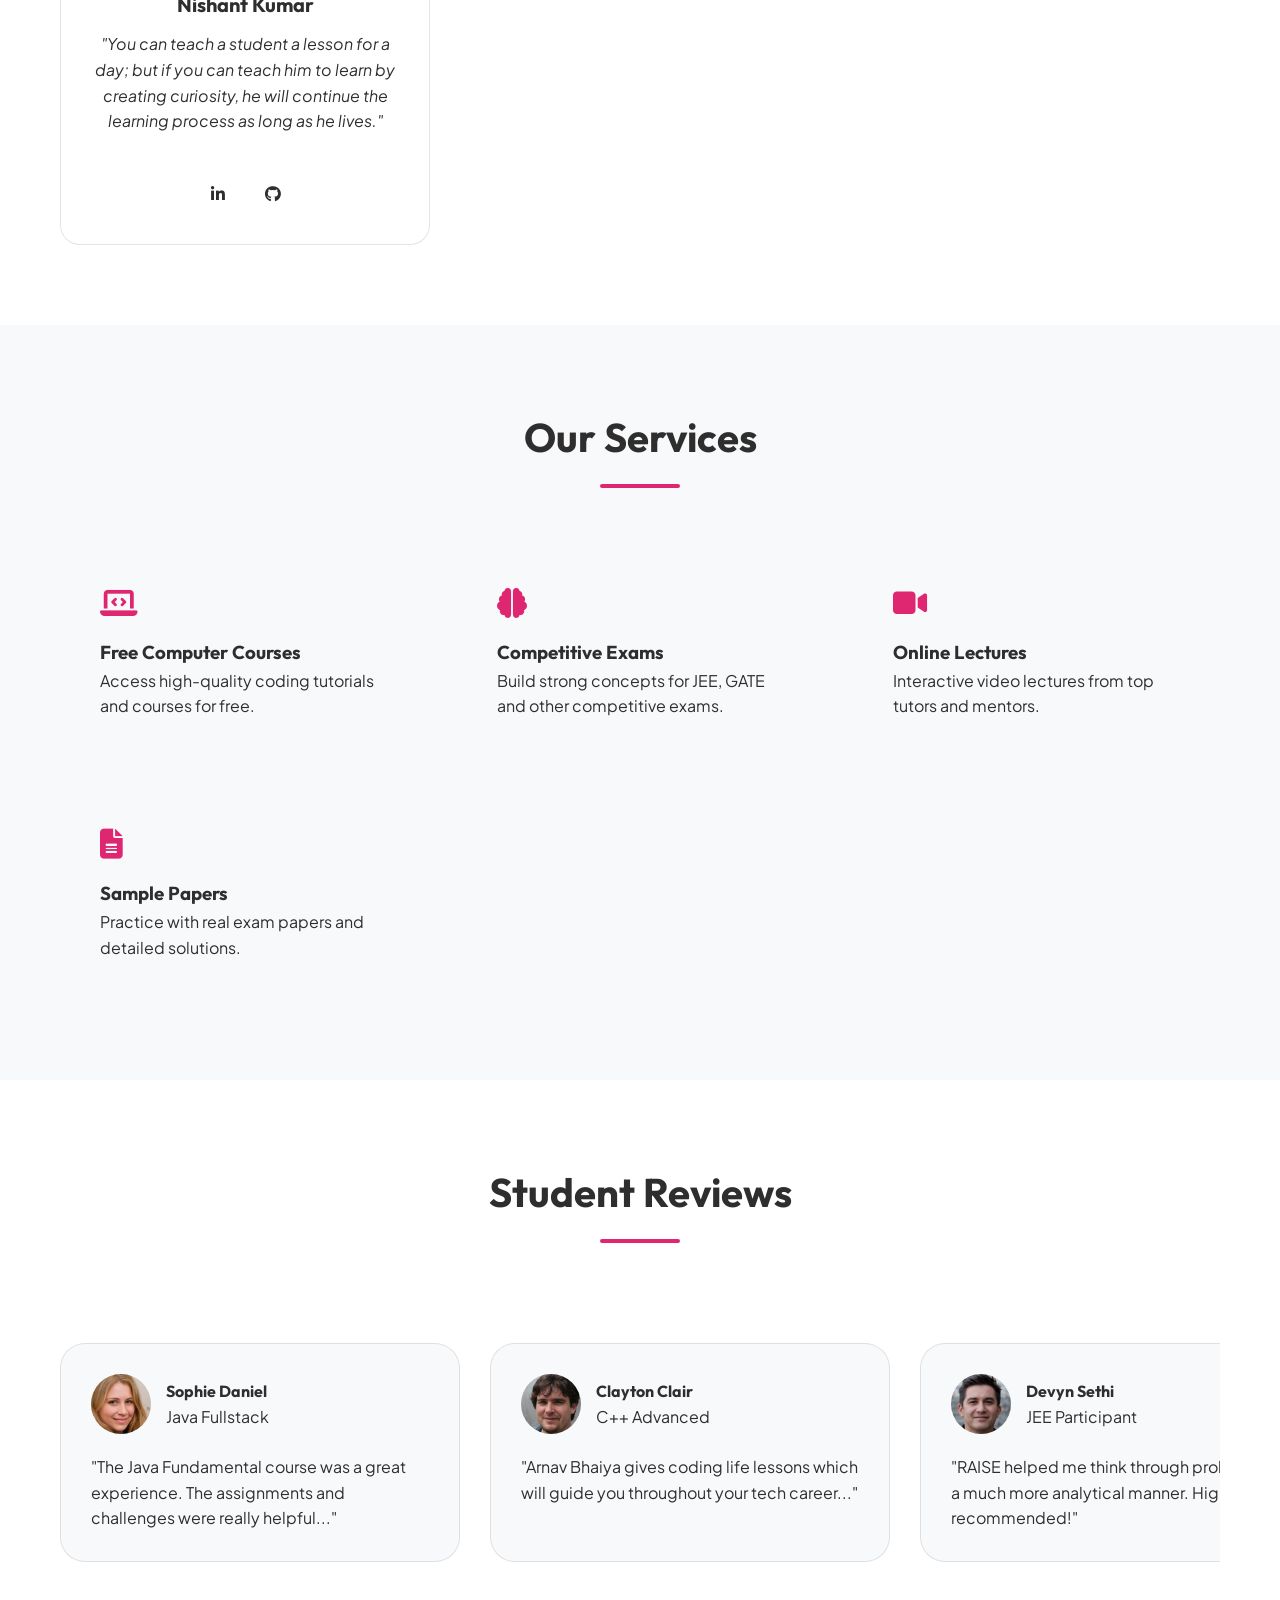
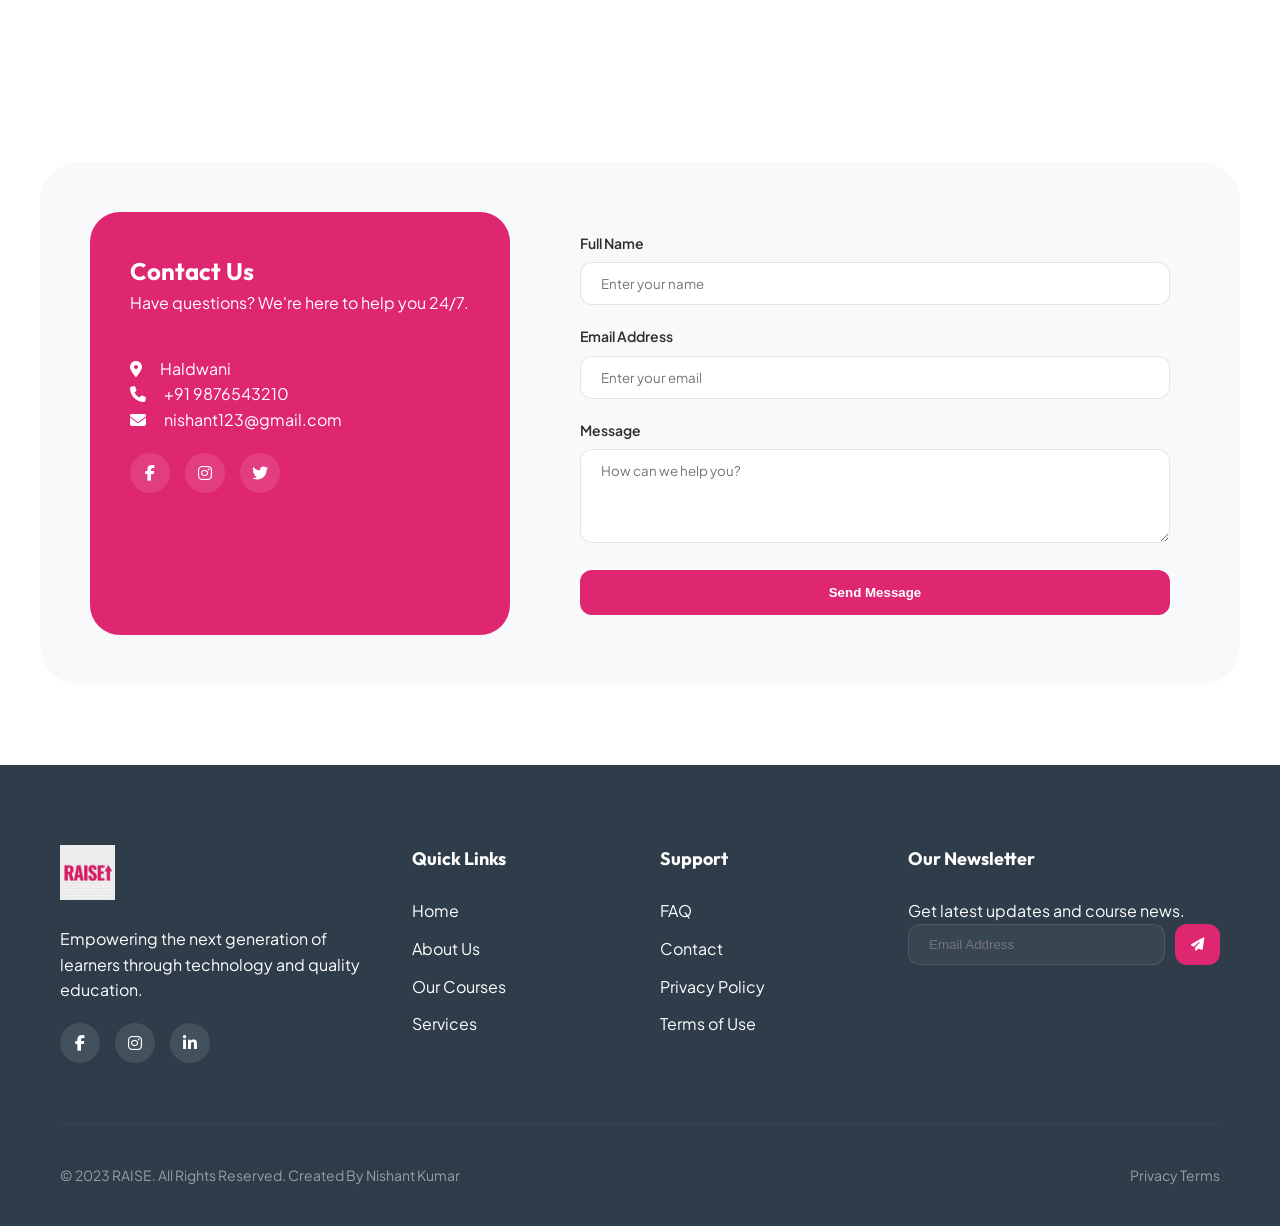
==== commit d1f87b82: "feat: add JEE preparation and quiz pages and update script path in index.html" ====
--- a/index.html
+++ b/index.html
@@ -6,7 +6,6 @@
     <meta name="viewport" content="width=device-width, initial-scale=1">
     <title>RAISE | Educational Platform</title>
     <link rel="shortcut icon" type="png" href="assets/img/icon/favicon.png">
-    <title>RAISE - Educational Platform</title>
     <link rel="stylesheet" type="text/css" href="assets/css/style.css">
     
     <!-- Icons -->
@@ -330,6 +329,6 @@
         </div>
     </footer>
 
-    <script type="text/javascript" src="script.js"></script>
+    <script type="text/javascript" src="assets/js/script.js"></script>
 </body>
 </html>
